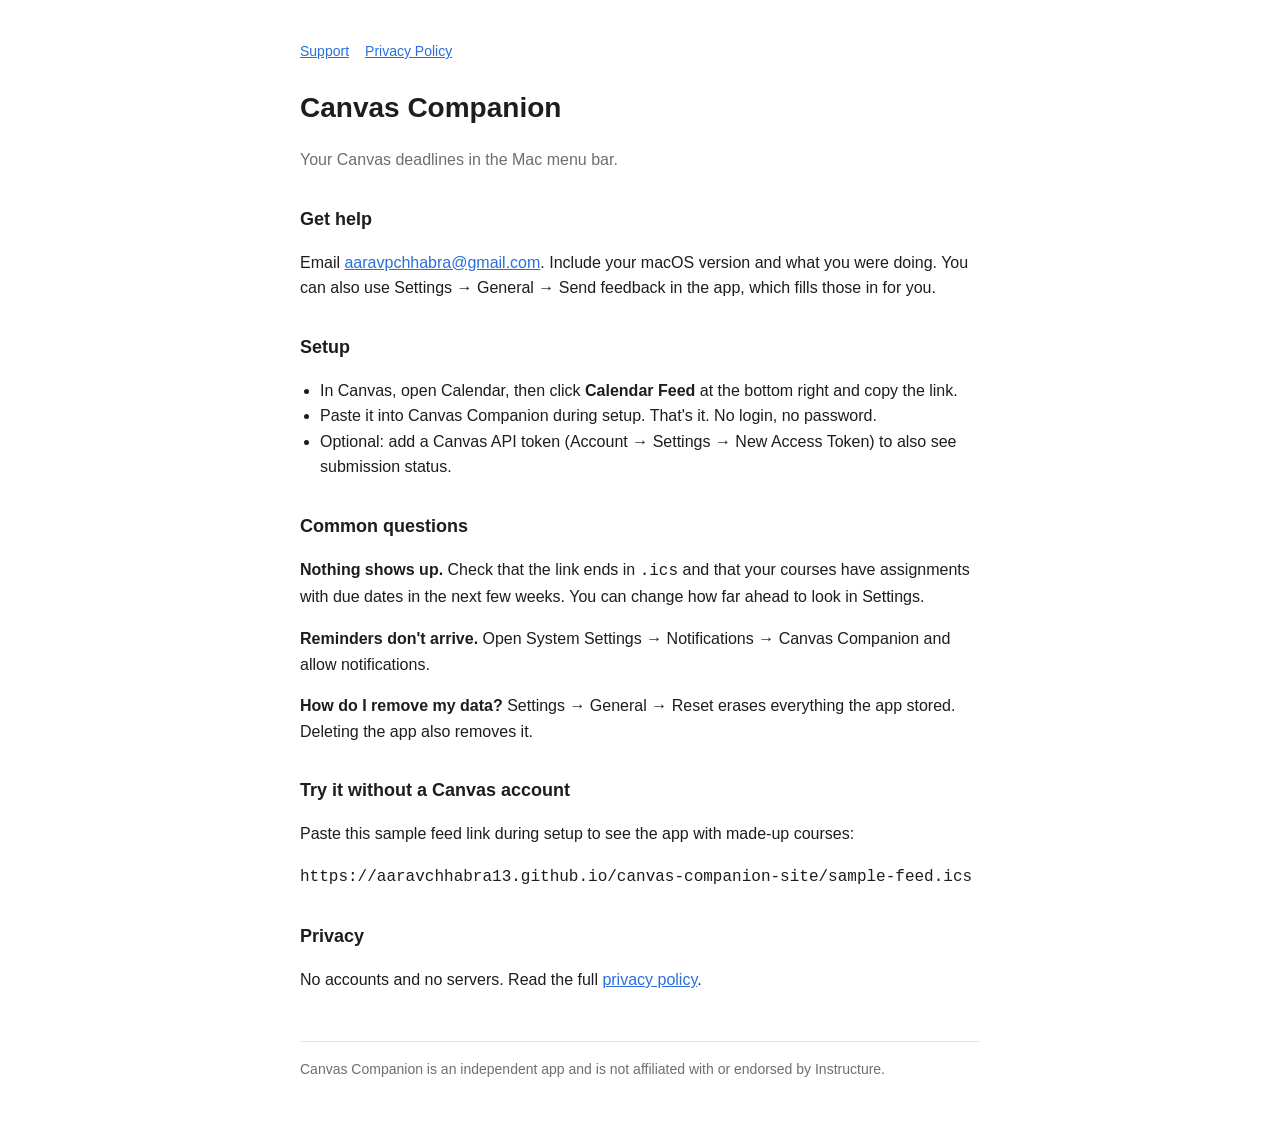
==== index.html @ b1e8e98a "Support page, privacy policy, sample feed" ====
<!doctype html>
<html lang="en"><head><meta charset="utf-8"><meta name="viewport" content="width=device-width,initial-scale=1">
<title>Canvas Companion Support</title><style>
:root{--bg:#fff;--fg:#1d1d1f;--muted:#6e6e73;--link:#2a6fdb;--line:#e5e5ea}
@media (prefers-color-scheme:dark){:root{--bg:#0f1420;--fg:#f2f2f5;--muted:#a1a1aa;--link:#7aa7ff;--line:#262c3a}}
body{background:var(--bg);color:var(--fg);font:16px/1.6 -apple-system,BlinkMacSystemFont,"Segoe UI",sans-serif;margin:0}
main{max-width:680px;margin:0 auto;padding:40px 16px 64px}
h1{font-size:28px;margin:0 0 4px}h2{font-size:18px;margin:32px 0 8px}
p,li{color:var(--fg)}.muted{color:var(--muted)}a{color:var(--link)}
ul{padding-left:20px}nav{margin-bottom:24px;font-size:14px}nav a{margin-right:16px}
footer{margin-top:48px;padding-top:16px;border-top:1px solid var(--line);font-size:14px;color:var(--muted)}
</style></head>
<body><main><nav><a href="./">Support</a><a href="privacy.html">Privacy Policy</a></nav>
<h1>Canvas Companion</h1>
<p class="muted">Your Canvas deadlines in the Mac menu bar.</p>
<h2>Get help</h2>
<p>Email <a href="mailto:aaravpchhabra@gmail.com?subject=Canvas%20Companion%20support">aaravpchhabra@gmail.com</a>. Include your macOS version and what you were doing. You can also use Settings &rarr; General &rarr; Send feedback in the app, which fills those in for you.</p>
<h2>Setup</h2>
<ul>
<li>In Canvas, open Calendar, then click <b>Calendar Feed</b> at the bottom right and copy the link.</li>
<li>Paste it into Canvas Companion during setup. That's it. No login, no password.</li>
<li>Optional: add a Canvas API token (Account &rarr; Settings &rarr; New Access Token) to also see submission status.</li>
</ul>
<h2>Common questions</h2>
<p><b>Nothing shows up.</b> Check that the link ends in <code>.ics</code> and that your courses have assignments with due dates in the next few weeks. You can change how far ahead to look in Settings.</p>
<p><b>Reminders don't arrive.</b> Open System Settings &rarr; Notifications &rarr; Canvas Companion and allow notifications.</p>
<p><b>How do I remove my data?</b> Settings &rarr; General &rarr; Reset erases everything the app stored. Deleting the app also removes it.</p>
<h2>Try it without a Canvas account</h2>
<p>Paste this sample feed link during setup to see the app with made-up courses:</p>
<p><code>https://aaravchhabra13.github.io/canvas-companion-site/sample-feed.ics</code></p>
<h2>Privacy</h2>
<p>No accounts and no servers. Read the full <a href="privacy.html">privacy policy</a>.</p>
<footer>Canvas Companion is an independent app and is not affiliated with or endorsed by Instructure.</footer>
</main></body></html>
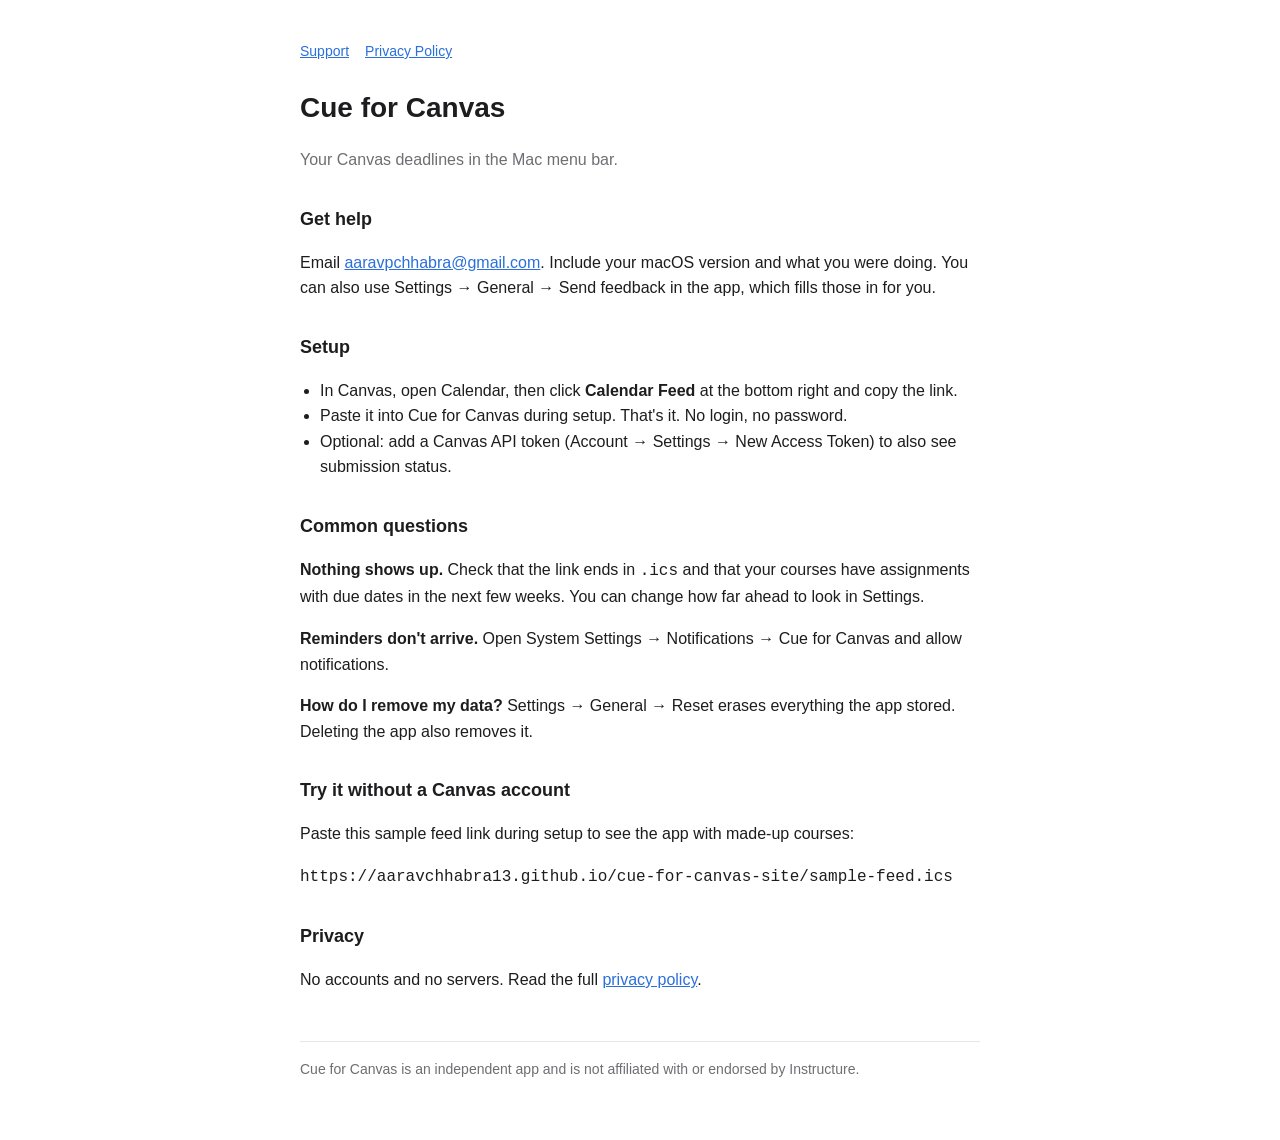
==== commit 750697a4: "Rename to Cue for Canvas" ====
--- a/index.html
+++ b/index.html
@@ -1,6 +1,6 @@
 <!doctype html>
 <html lang="en"><head><meta charset="utf-8"><meta name="viewport" content="width=device-width,initial-scale=1">
-<title>Canvas Companion Support</title><style>
+<title>Cue for Canvas Support</title><style>
 :root{--bg:#fff;--fg:#1d1d1f;--muted:#6e6e73;--link:#2a6fdb;--line:#e5e5ea}
 @media (prefers-color-scheme:dark){:root{--bg:#0f1420;--fg:#f2f2f5;--muted:#a1a1aa;--link:#7aa7ff;--line:#262c3a}}
 body{background:var(--bg);color:var(--fg);font:16px/1.6 -apple-system,BlinkMacSystemFont,"Segoe UI",sans-serif;margin:0}
@@ -11,24 +11,24 @@
 footer{margin-top:48px;padding-top:16px;border-top:1px solid var(--line);font-size:14px;color:var(--muted)}
 </style></head>
 <body><main><nav><a href="./">Support</a><a href="privacy.html">Privacy Policy</a></nav>
-<h1>Canvas Companion</h1>
+<h1>Cue for Canvas</h1>
 <p class="muted">Your Canvas deadlines in the Mac menu bar.</p>
 <h2>Get help</h2>
 <p>Email <a href="mailto:aaravpchhabra@gmail.com?subject=Canvas%20Companion%20support">aaravpchhabra@gmail.com</a>. Include your macOS version and what you were doing. You can also use Settings &rarr; General &rarr; Send feedback in the app, which fills those in for you.</p>
 <h2>Setup</h2>
 <ul>
 <li>In Canvas, open Calendar, then click <b>Calendar Feed</b> at the bottom right and copy the link.</li>
-<li>Paste it into Canvas Companion during setup. That's it. No login, no password.</li>
+<li>Paste it into Cue for Canvas during setup. That's it. No login, no password.</li>
 <li>Optional: add a Canvas API token (Account &rarr; Settings &rarr; New Access Token) to also see submission status.</li>
 </ul>
 <h2>Common questions</h2>
 <p><b>Nothing shows up.</b> Check that the link ends in <code>.ics</code> and that your courses have assignments with due dates in the next few weeks. You can change how far ahead to look in Settings.</p>
-<p><b>Reminders don't arrive.</b> Open System Settings &rarr; Notifications &rarr; Canvas Companion and allow notifications.</p>
+<p><b>Reminders don't arrive.</b> Open System Settings &rarr; Notifications &rarr; Cue for Canvas and allow notifications.</p>
 <p><b>How do I remove my data?</b> Settings &rarr; General &rarr; Reset erases everything the app stored. Deleting the app also removes it.</p>
 <h2>Try it without a Canvas account</h2>
 <p>Paste this sample feed link during setup to see the app with made-up courses:</p>
-<p><code>https://aaravchhabra13.github.io/canvas-companion-site/sample-feed.ics</code></p>
+<p><code>https://aaravchhabra13.github.io/cue-for-canvas-site/sample-feed.ics</code></p>
 <h2>Privacy</h2>
 <p>No accounts and no servers. Read the full <a href="privacy.html">privacy policy</a>.</p>
-<footer>Canvas Companion is an independent app and is not affiliated with or endorsed by Instructure.</footer>
+<footer>Cue for Canvas is an independent app and is not affiliated with or endorsed by Instructure.</footer>
 </main></body></html>
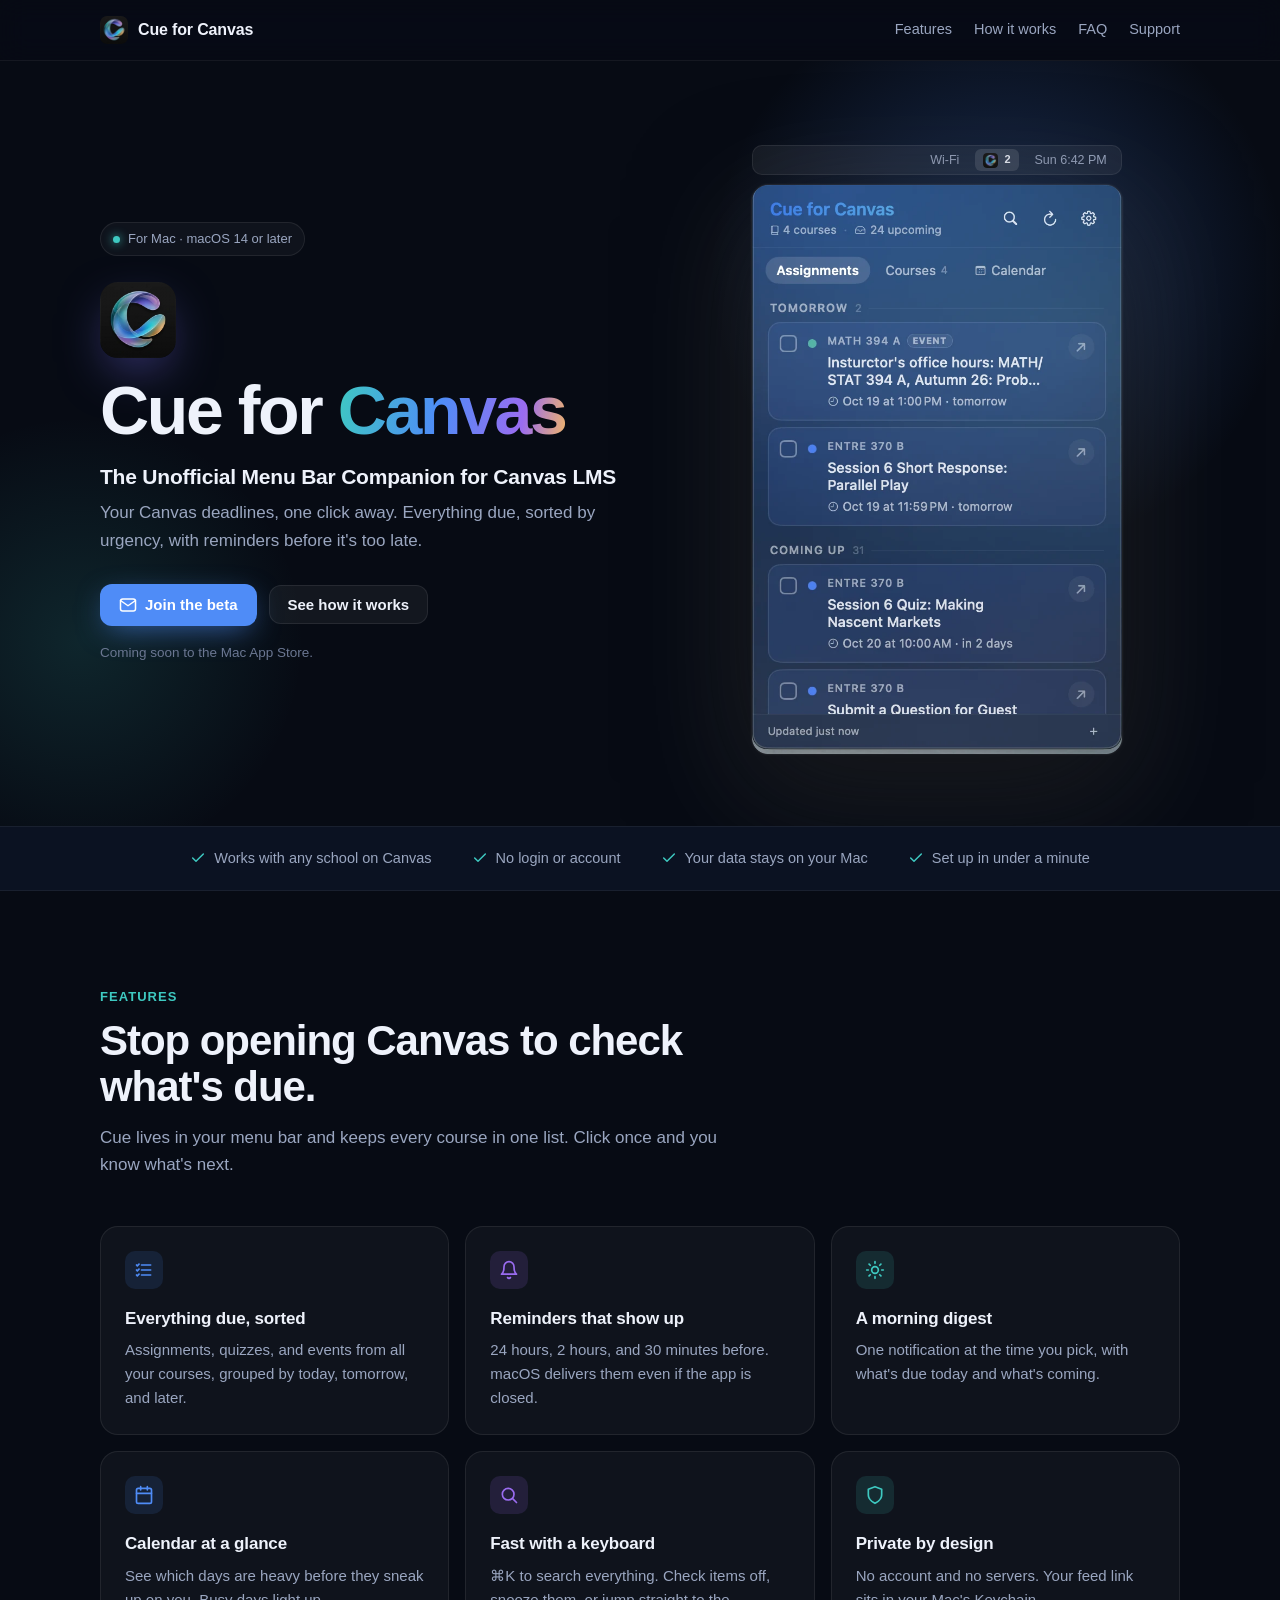
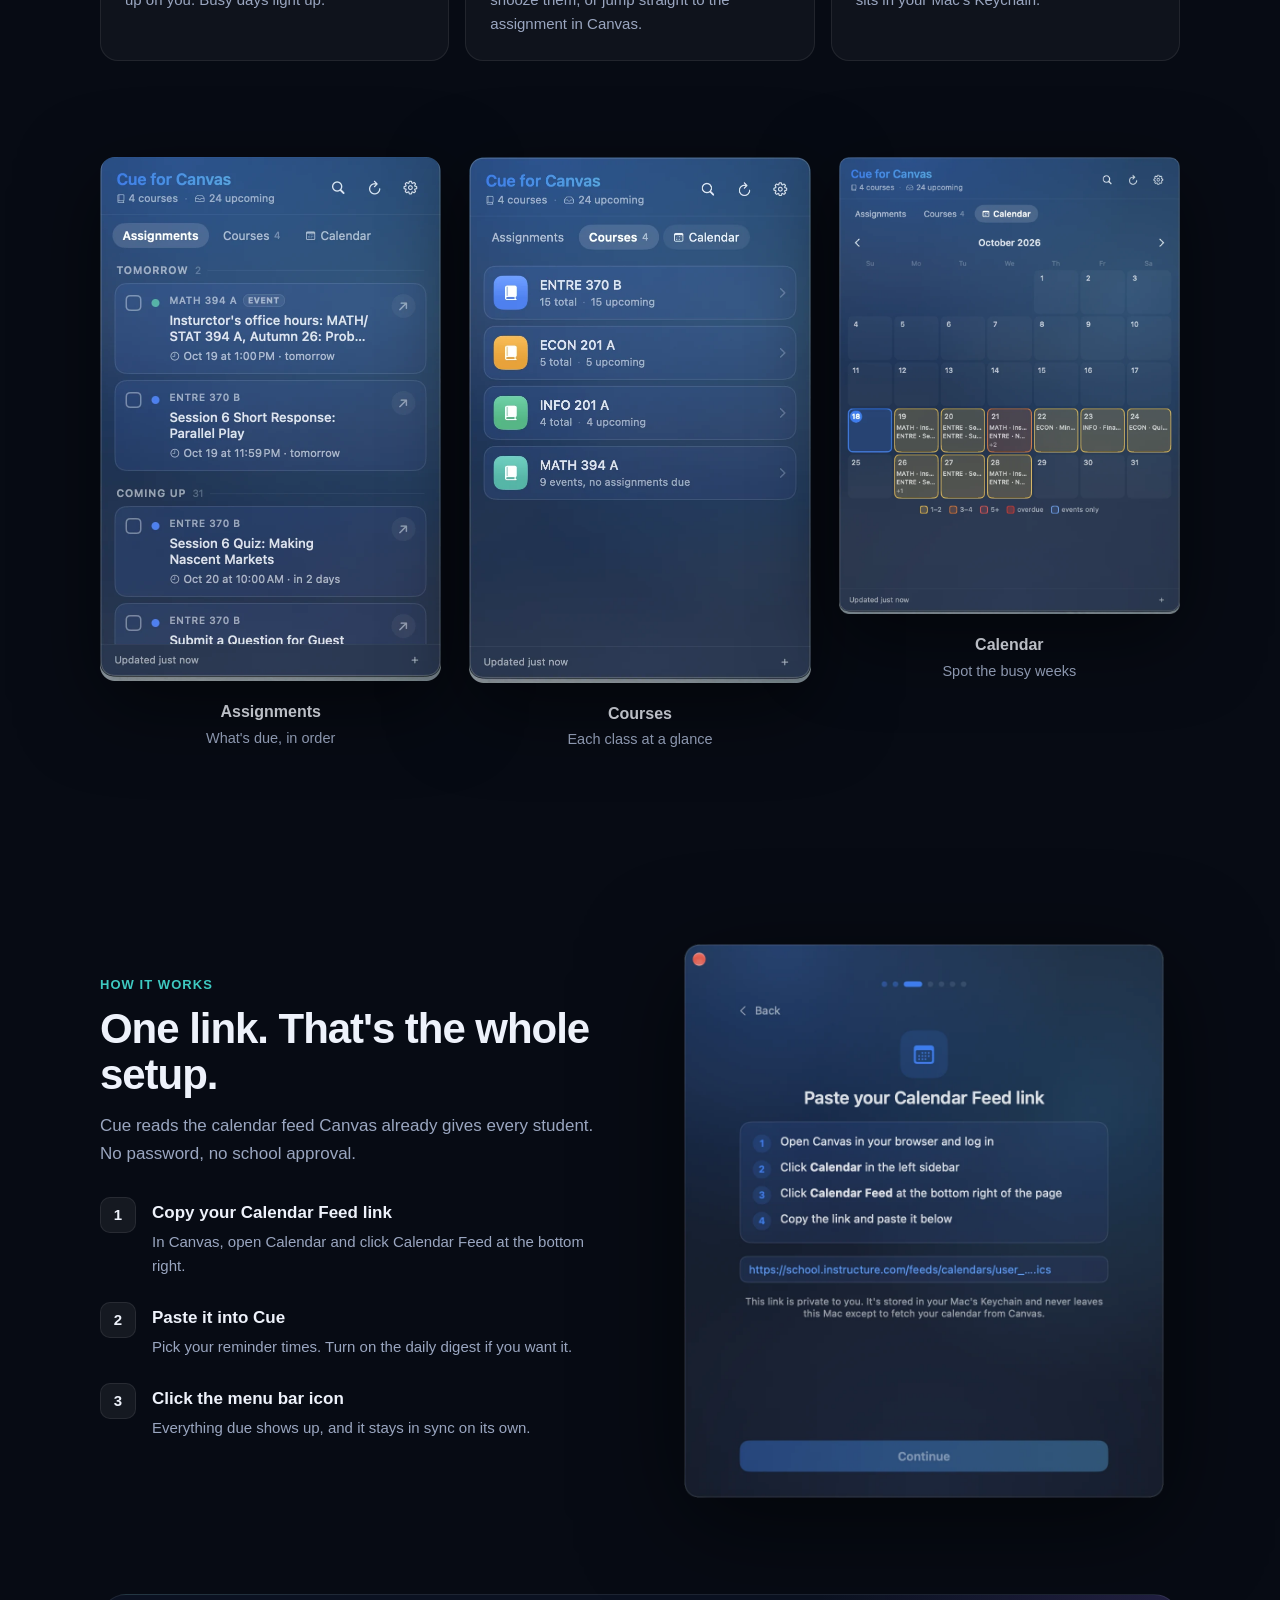
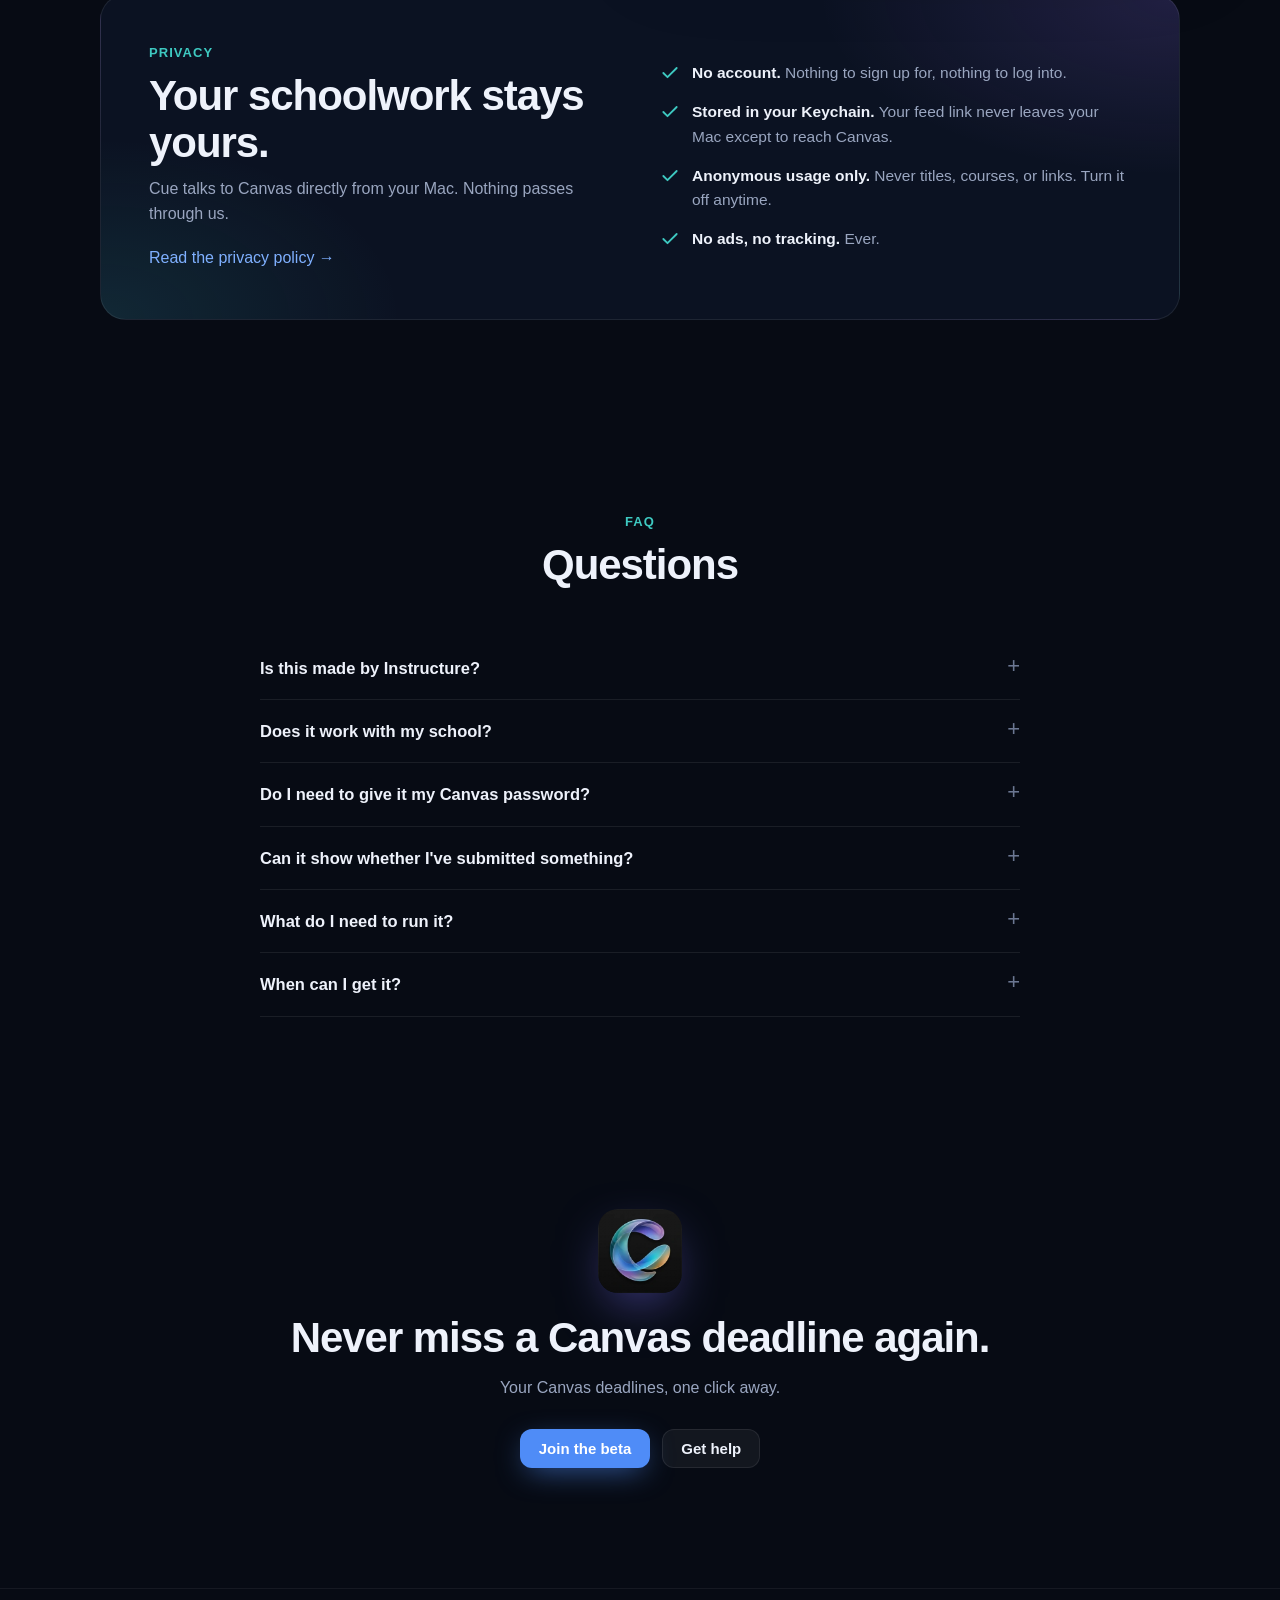
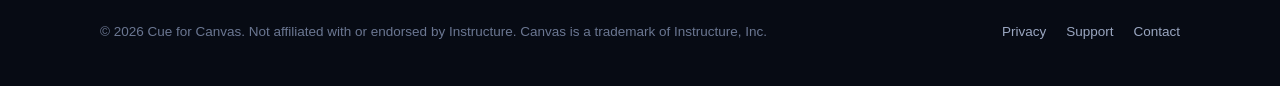
==== commit 2b76afa1: "Landing page" ====
--- a/index.html
+++ b/index.html
@@ -1,34 +1,228 @@
 <!doctype html>
-<html lang="en"><head><meta charset="utf-8"><meta name="viewport" content="width=device-width,initial-scale=1">
-<title>Cue for Canvas Support</title><style>
-:root{--bg:#fff;--fg:#1d1d1f;--muted:#6e6e73;--link:#2a6fdb;--line:#e5e5ea}
-@media (prefers-color-scheme:dark){:root{--bg:#0f1420;--fg:#f2f2f5;--muted:#a1a1aa;--link:#7aa7ff;--line:#262c3a}}
-body{background:var(--bg);color:var(--fg);font:16px/1.6 -apple-system,BlinkMacSystemFont,"Segoe UI",sans-serif;margin:0}
-main{max-width:680px;margin:0 auto;padding:40px 16px 64px}
-h1{font-size:28px;margin:0 0 4px}h2{font-size:18px;margin:32px 0 8px}
-p,li{color:var(--fg)}.muted{color:var(--muted)}a{color:var(--link)}
-ul{padding-left:20px}nav{margin-bottom:24px;font-size:14px}nav a{margin-right:16px}
-footer{margin-top:48px;padding-top:16px;border-top:1px solid var(--line);font-size:14px;color:var(--muted)}
-</style></head>
-<body><main><nav><a href="./">Support</a><a href="privacy.html">Privacy Policy</a></nav>
-<h1>Cue for Canvas</h1>
-<p class="muted">Your Canvas deadlines in the Mac menu bar.</p>
-<h2>Get help</h2>
-<p>Email <a href="mailto:aaravpchhabra@gmail.com?subject=Canvas%20Companion%20support">aaravpchhabra@gmail.com</a>. Include your macOS version and what you were doing. You can also use Settings &rarr; General &rarr; Send feedback in the app, which fills those in for you.</p>
-<h2>Setup</h2>
-<ul>
-<li>In Canvas, open Calendar, then click <b>Calendar Feed</b> at the bottom right and copy the link.</li>
-<li>Paste it into Cue for Canvas during setup. That's it. No login, no password.</li>
-<li>Optional: add a Canvas API token (Account &rarr; Settings &rarr; New Access Token) to also see submission status.</li>
-</ul>
-<h2>Common questions</h2>
-<p><b>Nothing shows up.</b> Check that the link ends in <code>.ics</code> and that your courses have assignments with due dates in the next few weeks. You can change how far ahead to look in Settings.</p>
-<p><b>Reminders don't arrive.</b> Open System Settings &rarr; Notifications &rarr; Cue for Canvas and allow notifications.</p>
-<p><b>How do I remove my data?</b> Settings &rarr; General &rarr; Reset erases everything the app stored. Deleting the app also removes it.</p>
-<h2>Try it without a Canvas account</h2>
-<p>Paste this sample feed link during setup to see the app with made-up courses:</p>
-<p><code>https://aaravchhabra13.github.io/cue-for-canvas-site/sample-feed.ics</code></p>
-<h2>Privacy</h2>
-<p>No accounts and no servers. Read the full <a href="privacy.html">privacy policy</a>.</p>
-<footer>Cue for Canvas is an independent app and is not affiliated with or endorsed by Instructure.</footer>
-</main></body></html>
+<html lang="en">
+<head>
+<meta charset="utf-8">
+<meta name="viewport" content="width=device-width, initial-scale=1">
+<title>Cue for Canvas: Canvas deadlines in your Mac menu bar</title>
+<meta name="description" content="Cue for Canvas is the unofficial menu bar companion for Canvas LMS. Your Canvas deadlines, one click away, with reminders before things are due. No account needed.">
+<link rel="canonical" href="https://cueforcanvas.com/">
+<meta property="og:type" content="website">
+<meta property="og:url" content="https://cueforcanvas.com/">
+<meta property="og:title" content="Cue for Canvas">
+<meta property="og:description" content="Your Canvas deadlines, one click away. The unofficial menu bar companion for Canvas LMS.">
+<meta property="og:image" content="https://cueforcanvas.com/assets/og.png">
+<meta name="twitter:card" content="summary_large_image">
+<meta name="theme-color" content="#070b14">
+<link rel="icon" type="image/png" sizes="32x32" href="/assets/favicon-32.png">
+<link rel="icon" type="image/png" sizes="64x64" href="/assets/favicon-64.png">
+<link rel="apple-touch-icon" href="/assets/apple-touch-icon.png">
+<link rel="stylesheet" href="/styles.css">
+</head>
+<body>
+
+<header class="nav">
+  <div class="wrap">
+    <a class="brand" href="/"><img src="/assets/icon-256.webp" alt="" width="28" height="28">Cue for Canvas</a>
+    <nav class="nav-links">
+      <a href="#features">Features</a>
+      <a href="#how">How it works</a>
+      <a href="#faq">FAQ</a>
+      <a class="keep" href="/support/">Support</a>
+    </nav>
+  </div>
+</header>
+
+<main>
+  <section class="hero">
+    <div class="wrap">
+      <div>
+        <span class="eyebrow"><span class="dot"></span>For Mac · macOS 14 or later</span>
+        <img class="hero-icon" src="/assets/icon-256.webp" alt="Cue for Canvas app icon" width="76" height="76">
+        <h1>Cue for <span class="grad-text">Canvas</span></h1>
+        <p class="tagline">The Unofficial Menu Bar Companion for Canvas LMS</p>
+        <p class="lede">Your Canvas deadlines, one click away. Everything due, sorted by urgency, with reminders before it's too late.</p>
+        <div class="cta-row">
+          <a class="btn btn-primary" href="mailto:aaravpchhabra@gmail.com?subject=Cue%20for%20Canvas%20beta">
+            <svg viewBox="0 0 24 24" fill="none" stroke="currentColor" stroke-width="2" stroke-linecap="round" stroke-linejoin="round"><path d="M22 6 12 13 2 6"/><rect x="2" y="4" width="20" height="16" rx="3"/></svg>
+            Join the beta
+          </a>
+          <a class="btn btn-ghost" href="#how">See how it works</a>
+        </div>
+        <p class="cta-note">Coming soon to the Mac App Store.</p>
+      </div>
+
+      <div class="shot-stack">
+        <div class="menubar" aria-hidden="true">
+          <span>Wi‑Fi</span>
+          <span class="mb-icon"><img src="/assets/favicon-32.png" alt=""><span class="badge">2</span></span>
+          <span>Sun 6:42 PM</span>
+        </div>
+        <img class="panel-shot" src="/assets/panel-assignments.webp" width="682" height="1048"
+             alt="The Cue for Canvas panel listing assignments due tomorrow and coming up, grouped by date">
+      </div>
+    </div>
+  </section>
+
+  <div class="strip">
+    <div class="wrap">
+      <span><svg viewBox="0 0 24 24" fill="none" stroke="currentColor" stroke-width="2.2" stroke-linecap="round" stroke-linejoin="round"><path d="M20 6 9 17l-5-5"/></svg>Works with any school on Canvas</span>
+      <span><svg viewBox="0 0 24 24" fill="none" stroke="currentColor" stroke-width="2.2" stroke-linecap="round" stroke-linejoin="round"><path d="M20 6 9 17l-5-5"/></svg>No login or account</span>
+      <span><svg viewBox="0 0 24 24" fill="none" stroke="currentColor" stroke-width="2.2" stroke-linecap="round" stroke-linejoin="round"><path d="M20 6 9 17l-5-5"/></svg>Your data stays on your Mac</span>
+      <span><svg viewBox="0 0 24 24" fill="none" stroke="currentColor" stroke-width="2.2" stroke-linecap="round" stroke-linejoin="round"><path d="M20 6 9 17l-5-5"/></svg>Set up in under a minute</span>
+    </div>
+  </div>
+
+  <section id="features">
+    <div class="wrap">
+      <div class="section-head">
+        <p class="kicker">Features</p>
+        <h2>Stop opening Canvas to check what's due.</h2>
+        <p>Cue lives in your menu bar and keeps every course in one list. Click once and you know what's next.</p>
+      </div>
+      <div class="features">
+        <div class="feature">
+          <div class="ic"><svg viewBox="0 0 24 24" fill="none" stroke="currentColor" stroke-width="2" stroke-linecap="round" stroke-linejoin="round"><path d="M9 6h11M9 12h11M9 18h11"/><path d="m3 6 1 1 2-2M3 12l1 1 2-2M3 18l1 1 2-2"/></svg></div>
+          <h3>Everything due, sorted</h3>
+          <p>Assignments, quizzes, and events from all your courses, grouped by today, tomorrow, and later.</p>
+        </div>
+        <div class="feature">
+          <div class="ic"><svg viewBox="0 0 24 24" fill="none" stroke="currentColor" stroke-width="2" stroke-linecap="round" stroke-linejoin="round"><path d="M6 8a6 6 0 0 1 12 0c0 7 3 9 3 9H3s3-2 3-9"/><path d="M10.3 21a1.94 1.94 0 0 0 3.4 0"/></svg></div>
+          <h3>Reminders that show up</h3>
+          <p>24 hours, 2 hours, and 30 minutes before. macOS delivers them even if the app is closed.</p>
+        </div>
+        <div class="feature">
+          <div class="ic"><svg viewBox="0 0 24 24" fill="none" stroke="currentColor" stroke-width="2" stroke-linecap="round" stroke-linejoin="round"><circle cx="12" cy="12" r="4"/><path d="M12 2v2M12 20v2M4.9 4.9l1.4 1.4M17.7 17.7l1.4 1.4M2 12h2M20 12h2M4.9 19.1l1.4-1.4M17.7 6.3l1.4-1.4"/></svg></div>
+          <h3>A morning digest</h3>
+          <p>One notification at the time you pick, with what's due today and what's coming.</p>
+        </div>
+        <div class="feature">
+          <div class="ic"><svg viewBox="0 0 24 24" fill="none" stroke="currentColor" stroke-width="2" stroke-linecap="round" stroke-linejoin="round"><rect x="3" y="4" width="18" height="18" rx="2"/><path d="M16 2v4M8 2v4M3 10h18"/></svg></div>
+          <h3>Calendar at a glance</h3>
+          <p>See which days are heavy before they sneak up on you. Busy days light up.</p>
+        </div>
+        <div class="feature">
+          <div class="ic"><svg viewBox="0 0 24 24" fill="none" stroke="currentColor" stroke-width="2" stroke-linecap="round" stroke-linejoin="round"><circle cx="11" cy="11" r="7"/><path d="m21 21-4.3-4.3"/></svg></div>
+          <h3>Fast with a keyboard</h3>
+          <p>⌘K to search everything. Check items off, snooze them, or jump straight to the assignment in Canvas.</p>
+        </div>
+        <div class="feature">
+          <div class="ic"><svg viewBox="0 0 24 24" fill="none" stroke="currentColor" stroke-width="2" stroke-linecap="round" stroke-linejoin="round"><path d="M12 22s8-4 8-10V5l-8-3-8 3v7c0 6 8 10 8 10z"/></svg></div>
+          <h3>Private by design</h3>
+          <p>No account and no servers. Your feed link sits in your Mac's Keychain.</p>
+        </div>
+      </div>
+    </div>
+  </section>
+
+  <section style="padding-top:0">
+    <div class="wrap">
+      <div class="gallery">
+        <figure>
+          <img src="/assets/panel-assignments.webp" width="682" height="1048" alt="Assignments tab" loading="lazy">
+          <figcaption><b>Assignments</b><span>What's due, in order</span></figcaption>
+        </figure>
+        <figure>
+          <img src="/assets/panel-courses.webp" width="682" height="1051" alt="Courses tab showing four courses with their own colors" loading="lazy">
+          <figcaption><b>Courses</b><span>Each class at a glance</span></figcaption>
+        </figure>
+        <figure>
+          <img src="/assets/panel-calendar.webp" width="962" height="1289" alt="Calendar tab showing a month with busy days highlighted" loading="lazy">
+          <figcaption><b>Calendar</b><span>Spot the busy weeks</span></figcaption>
+        </figure>
+      </div>
+    </div>
+  </section>
+
+  <section id="how">
+    <div class="wrap how">
+      <div>
+        <div class="section-head" style="margin-bottom:32px">
+          <p class="kicker">How it works</p>
+          <h2>One link. That's the whole setup.</h2>
+          <p>Cue reads the calendar feed Canvas already gives every student. No password, no school approval.</p>
+        </div>
+        <ol class="steps">
+          <li><h3>Copy your Calendar Feed link</h3><p>In Canvas, open Calendar and click Calendar Feed at the bottom right.</p></li>
+          <li><h3>Paste it into Cue</h3><p>Pick your reminder times. Turn on the daily digest if you want it.</p></li>
+          <li><h3>Click the menu bar icon</h3><p>Everything due shows up, and it stays in sync on its own.</p></li>
+        </ol>
+      </div>
+      <img src="/assets/setup-feed.webp" width="1042" height="1202" alt="Setup screen asking for the Canvas Calendar Feed link, with four short steps" loading="lazy">
+    </div>
+  </section>
+
+  <section style="padding-top:0">
+    <div class="wrap">
+      <div class="privacy-band">
+        <div>
+          <p class="kicker">Privacy</p>
+          <h2 style="margin-bottom:10px">Your schoolwork stays yours.</h2>
+          <p style="color:var(--muted);margin:0 0 18px">Cue talks to Canvas directly from your Mac. Nothing passes through us.</p>
+          <a href="/privacy/">Read the privacy policy →</a>
+        </div>
+        <ul>
+          <li><svg viewBox="0 0 24 24" fill="none" stroke="currentColor" stroke-width="2.2" stroke-linecap="round" stroke-linejoin="round"><path d="M20 6 9 17l-5-5"/></svg><span><b>No account.</b> Nothing to sign up for, nothing to log into.</span></li>
+          <li><svg viewBox="0 0 24 24" fill="none" stroke="currentColor" stroke-width="2.2" stroke-linecap="round" stroke-linejoin="round"><path d="M20 6 9 17l-5-5"/></svg><span><b>Stored in your Keychain.</b> Your feed link never leaves your Mac except to reach Canvas.</span></li>
+          <li><svg viewBox="0 0 24 24" fill="none" stroke="currentColor" stroke-width="2.2" stroke-linecap="round" stroke-linejoin="round"><path d="M20 6 9 17l-5-5"/></svg><span><b>Anonymous usage only.</b> Never titles, courses, or links. Turn it off anytime.</span></li>
+          <li><svg viewBox="0 0 24 24" fill="none" stroke="currentColor" stroke-width="2.2" stroke-linecap="round" stroke-linejoin="round"><path d="M20 6 9 17l-5-5"/></svg><span><b>No ads, no tracking.</b> Ever.</span></li>
+        </ul>
+      </div>
+    </div>
+  </section>
+
+  <section id="faq">
+    <div class="wrap">
+      <div class="section-head center">
+        <p class="kicker">FAQ</p>
+        <h2>Questions</h2>
+      </div>
+      <div class="faq">
+        <details>
+          <summary>Is this made by Instructure?</summary>
+          <p>No. Cue for Canvas is an independent app built by a student. It isn't affiliated with or endorsed by Instructure, the company behind Canvas.</p>
+        </details>
+        <details>
+          <summary>Does it work with my school?</summary>
+          <p>If your school uses Canvas, yes. Every Canvas account has a Calendar Feed link, and that's all Cue needs.</p>
+        </details>
+        <details>
+          <summary>Do I need to give it my Canvas password?</summary>
+          <p>No. Cue never asks for your password. It only reads your calendar feed.</p>
+        </details>
+        <details>
+          <summary>Can it show whether I've submitted something?</summary>
+          <p>Yes, if your school lets students create a Canvas API token. It's optional. Many schools don't allow it, and Cue works fine without it.</p>
+        </details>
+        <details>
+          <summary>What do I need to run it?</summary>
+          <p>A Mac running macOS 14 Sonoma or later.</p>
+        </details>
+        <details>
+          <summary>When can I get it?</summary>
+          <p>Cue is in beta now and coming to the Mac App Store soon. <a href="mailto:aaravpchhabra@gmail.com?subject=Cue%20for%20Canvas%20beta">Email me</a> to join the beta.</p>
+        </details>
+      </div>
+    </div>
+  </section>
+
+  <section class="final">
+    <div class="wrap">
+      <img src="/assets/icon-256.webp" alt="" width="84" height="84">
+      <h2>Never miss a Canvas deadline again.</h2>
+      <p style="color:var(--muted);margin:0 0 28px">Your Canvas deadlines, one click away.</p>
+      <div class="cta-row">
+        <a class="btn btn-primary" href="mailto:aaravpchhabra@gmail.com?subject=Cue%20for%20Canvas%20beta">Join the beta</a>
+        <a class="btn btn-ghost" href="/support/">Get help</a>
+      </div>
+    </div>
+  </section>
+</main>
+
+<footer>
+  <div class="wrap">
+    <span>© 2026 Cue for Canvas. Not affiliated with or endorsed by Instructure. Canvas is a trademark of Instructure, Inc.</span>
+    <nav><a href="/privacy/">Privacy</a><a href="/support/">Support</a><a href="mailto:aaravpchhabra@gmail.com">Contact</a></nav>
+  </div>
+</footer>
+</body>
+</html>
--- a/styles.css
+++ b/styles.css
@@ -0,0 +1,237 @@
+/* Cue for Canvas site. Colors come from the app icon. */
+:root {
+  --bg: #070b14;
+  --bg-2: #0b1222;
+  --card: rgba(255, 255, 255, 0.035);
+  --card-line: rgba(255, 255, 255, 0.08);
+  --text: #eef2fb;
+  --muted: #9aa6c0;
+  --faint: #6b7792;
+  --teal: #3ec9c1;
+  --blue: #4f8cf7;
+  --purple: #9a6cf0;
+  --amber: #f2b766;
+  --link: #7fb0ff;
+  --grad: linear-gradient(100deg, var(--teal), var(--blue) 45%, var(--purple) 80%, var(--amber));
+  --radius: 18px;
+  --max: 1120px;
+}
+
+* { box-sizing: border-box; }
+html { scroll-behavior: smooth; -webkit-text-size-adjust: 100%; }
+body {
+  margin: 0;
+  background: var(--bg);
+  color: var(--text);
+  font: 16px/1.6 -apple-system, BlinkMacSystemFont, "SF Pro Text", "Inter", "Segoe UI", sans-serif;
+  -webkit-font-smoothing: antialiased;
+  overflow-x: hidden;
+}
+img { max-width: 100%; height: auto; display: block; }
+a { color: var(--link); text-decoration: none; }
+a:hover { text-decoration: underline; }
+.wrap { max-width: var(--max); margin: 0 auto; padding: 0 20px; }
+
+/* Nav */
+.nav {
+  position: sticky; top: 0; z-index: 10;
+  background: rgba(7, 11, 20, 0.72);
+  backdrop-filter: saturate(160%) blur(14px);
+  -webkit-backdrop-filter: saturate(160%) blur(14px);
+  border-bottom: 1px solid rgba(255, 255, 255, 0.06);
+}
+.nav .wrap { display: flex; align-items: center; gap: 24px; height: 60px; }
+.brand { display: flex; align-items: center; gap: 10px; color: var(--text); font-weight: 650; letter-spacing: -0.01em; }
+.brand:hover { text-decoration: none; }
+.brand img { width: 28px; height: 28px; border-radius: 7px; }
+.nav-links { display: flex; gap: 22px; margin-left: auto; font-size: 14.5px; }
+.nav-links a { color: var(--muted); }
+.nav-links a:hover { color: var(--text); text-decoration: none; }
+
+/* Buttons */
+.btn {
+  display: inline-flex; align-items: center; gap: 8px;
+  padding: 11px 18px; border-radius: 12px;
+  font-weight: 600; font-size: 15px; line-height: 1;
+  border: 1px solid transparent; cursor: pointer;
+  transition: transform .15s ease, background .15s ease, border-color .15s ease;
+}
+.btn:hover { text-decoration: none; transform: translateY(-1px); }
+.btn-primary { background: var(--blue); color: #fff; box-shadow: 0 8px 30px -8px rgba(79, 140, 247, .7); }
+.btn-primary:hover { background: #5f98f8; }
+.btn-ghost { background: rgba(255, 255, 255, .05); color: var(--text); border-color: var(--card-line); }
+.btn-ghost:hover { background: rgba(255, 255, 255, .09); }
+.btn svg { width: 18px; height: 18px; }
+
+/* Hero */
+.hero { position: relative; padding: 84px 0 72px; overflow: clip; }
+.hero::before {
+  content: ""; position: absolute; inset: -200px -10% auto auto; width: 820px; height: 820px;
+  background: radial-gradient(closest-side, rgba(79, 140, 247, .28), transparent 70%);
+  pointer-events: none;
+}
+.hero::after {
+  content: ""; position: absolute; left: -240px; top: 260px; width: 640px; height: 640px;
+  background: radial-gradient(closest-side, rgba(62, 201, 193, .14), transparent 70%);
+  pointer-events: none;
+}
+.hero .wrap { position: relative; z-index: 1; display: grid; grid-template-columns: 1.05fr .95fr; gap: 56px; align-items: center; }
+.eyebrow {
+  display: inline-flex; align-items: center; gap: 8px;
+  font-size: 13px; color: var(--muted);
+  padding: 6px 12px; border-radius: 999px;
+  border: 1px solid var(--card-line); background: var(--card);
+}
+.eyebrow .dot { width: 7px; height: 7px; border-radius: 50%; background: var(--teal); box-shadow: 0 0 10px var(--teal); }
+.hero-icon { width: 76px; height: 76px; border-radius: 18px; margin: 26px 0 18px; box-shadow: 0 18px 50px -12px rgba(120, 110, 240, .55); }
+h1 { font-size: clamp(42px, 6vw, 68px); line-height: 1.02; letter-spacing: -0.035em; margin: 0 0 14px; font-weight: 750; }
+.grad-text { background: var(--grad); -webkit-background-clip: text; background-clip: text; color: transparent; }
+.tagline { font-size: clamp(18px, 2.2vw, 21px); color: var(--text); margin: 0 0 6px; font-weight: 550; letter-spacing: -0.01em; }
+.lede { font-size: 17px; color: var(--muted); margin: 0 0 30px; max-width: 30em; }
+.cta-row { display: flex; flex-wrap: wrap; gap: 12px; align-items: center; }
+.cta-note { font-size: 13.5px; color: var(--faint); margin-top: 16px; }
+
+/* Fake menu bar above the panel */
+.shot-stack { position: relative; justify-self: center; width: 100%; max-width: 370px; }
+.menubar {
+  display: flex; align-items: center; justify-content: flex-end; gap: 16px;
+  height: 30px; padding: 0 14px; margin-bottom: 10px;
+  border-radius: 10px; background: rgba(255, 255, 255, .06); border: 1px solid var(--card-line);
+  font-size: 12.5px; color: var(--muted);
+}
+.menubar .mb-icon {
+  display: inline-flex; align-items: center; gap: 6px; color: var(--text);
+  padding: 2px 8px; border-radius: 6px; background: rgba(255, 255, 255, .12);
+}
+.menubar .mb-icon img { width: 15px; height: 15px; border-radius: 4px; }
+.menubar .badge { font-size: 11px; font-weight: 700; }
+.panel-shot { width: 100%; filter: drop-shadow(0 30px 60px rgba(0, 0, 0, .55)) drop-shadow(0 0 1px rgba(255, 255, 255, .25)); }
+
+/* Strip */
+.strip { border-top: 1px solid rgba(255, 255, 255, .06); border-bottom: 1px solid rgba(255, 255, 255, .06); background: var(--bg-2); }
+.strip .wrap { display: flex; flex-wrap: wrap; justify-content: center; gap: 12px 40px; padding-top: 20px; padding-bottom: 20px; color: var(--muted); font-size: 14.5px; }
+.strip span { display: inline-flex; align-items: center; gap: 8px; }
+.strip svg { width: 16px; height: 16px; color: var(--teal); }
+
+/* Sections */
+section { padding: 96px 0; }
+.section-head { max-width: 640px; margin: 0 0 48px; }
+.section-head.center { margin-left: auto; margin-right: auto; text-align: center; }
+.kicker { font-size: 13px; font-weight: 650; letter-spacing: .08em; text-transform: uppercase; color: var(--teal); margin: 0 0 10px; }
+h2 { font-size: clamp(30px, 4vw, 42px); line-height: 1.1; letter-spacing: -0.025em; margin: 0 0 14px; font-weight: 720; }
+.section-head p { color: var(--muted); font-size: 17px; margin: 0; }
+.section-head .kicker { color: var(--teal); font-size: 13px; margin: 0 0 10px; }
+
+/* Features */
+.features { display: grid; grid-template-columns: repeat(3, 1fr); gap: 16px; }
+.feature {
+  padding: 24px; border-radius: var(--radius);
+  background: var(--card); border: 1px solid var(--card-line);
+}
+.feature .ic {
+  width: 38px; height: 38px; border-radius: 10px; display: grid; place-items: center; margin-bottom: 16px;
+  background: rgba(79, 140, 247, .12); color: var(--blue);
+}
+.feature:nth-child(3n+2) .ic { background: rgba(154, 108, 240, .14); color: var(--purple); }
+.feature:nth-child(3n+3) .ic { background: rgba(62, 201, 193, .13); color: var(--teal); }
+.feature .ic svg { width: 20px; height: 20px; }
+.feature h3 { margin: 0 0 6px; font-size: 17px; letter-spacing: -0.01em; }
+.feature p { margin: 0; color: var(--muted); font-size: 15px; }
+
+/* Gallery */
+.gallery { display: grid; grid-template-columns: repeat(3, 1fr); gap: 28px; align-items: start; }
+.gallery figure { margin: 0; }
+.gallery img { width: 100%; filter: drop-shadow(0 24px 40px rgba(0, 0, 0, .5)); }
+.gallery figcaption { margin-top: 18px; text-align: center; }
+.gallery figcaption b { display: block; font-size: 16px; }
+.gallery figcaption span { color: var(--muted); font-size: 14.5px; }
+
+/* Steps */
+.how { display: grid; grid-template-columns: 1fr 1fr; gap: 56px; align-items: center; }
+.steps { list-style: none; padding: 0; margin: 0; counter-reset: s; }
+.steps li { position: relative; padding: 0 0 26px 52px; counter-increment: s; }
+.steps li::before {
+  content: counter(s); position: absolute; left: 0; top: -2px;
+  width: 34px; height: 34px; border-radius: 10px; display: grid; place-items: center;
+  font-weight: 700; font-size: 15px; color: var(--text);
+  background: rgba(255, 255, 255, .06); border: 1px solid var(--card-line);
+}
+.steps h3 { margin: 0 0 4px; font-size: 17px; }
+.steps p { margin: 0; color: var(--muted); font-size: 15px; }
+.how img { width: 100%; max-width: 480px; justify-self: center; filter: drop-shadow(0 24px 50px rgba(0, 0, 0, .55)); }
+
+/* Privacy band */
+.privacy-band {
+  border-radius: 26px; padding: 48px;
+  background:
+    radial-gradient(600px 300px at 100% 0%, rgba(154, 108, 240, .16), transparent 60%),
+    radial-gradient(500px 300px at 0% 100%, rgba(62, 201, 193, .12), transparent 60%),
+    var(--bg-2);
+  border: 1px solid var(--card-line);
+  display: grid; grid-template-columns: 1fr 1fr; gap: 40px; align-items: center;
+}
+.privacy-band ul { list-style: none; margin: 0; padding: 0; display: grid; gap: 14px; }
+.privacy-band li { display: flex; gap: 12px; color: var(--muted); font-size: 15.5px; }
+.privacy-band li svg { flex: none; width: 20px; height: 20px; color: var(--teal); margin-top: 2px; }
+.privacy-band li b { color: var(--text); font-weight: 600; }
+
+/* FAQ */
+.faq { max-width: 760px; margin: 0 auto; }
+.faq details { border-bottom: 1px solid var(--card-line); padding: 18px 0; }
+.faq summary { cursor: pointer; font-weight: 600; font-size: 16.5px; list-style: none; display: flex; justify-content: space-between; gap: 16px; }
+.faq summary::-webkit-details-marker { display: none; }
+.faq summary::after { content: "+"; color: var(--faint); font-weight: 400; font-size: 22px; line-height: 1; transition: transform .2s; }
+.faq details[open] summary::after { transform: rotate(45deg); }
+.faq details p { color: var(--muted); margin: 10px 0 0; font-size: 15.5px; }
+
+/* Final CTA */
+.final { text-align: center; padding-bottom: 120px; }
+.final img { width: 84px; height: 84px; border-radius: 20px; margin: 0 auto 22px; box-shadow: 0 18px 50px -12px rgba(120, 110, 240, .55); }
+.final .cta-row { justify-content: center; }
+
+/* Footer */
+footer { border-top: 1px solid rgba(255, 255, 255, .06); padding: 32px 0 44px; color: var(--faint); font-size: 13.5px; }
+footer .wrap { display: flex; flex-wrap: wrap; gap: 14px 28px; justify-content: space-between; }
+footer nav { display: flex; gap: 20px; }
+footer a { color: var(--muted); }
+
+/* Text pages (privacy, support) */
+.doc { max-width: 720px; margin: 0 auto; padding: 72px 20px 96px; }
+.doc h1 { font-size: clamp(34px, 5vw, 46px); }
+.doc .updated { color: var(--faint); font-size: 14px; margin: 0 0 36px; }
+.doc h2 { font-size: 21px; margin: 40px 0 10px; letter-spacing: -0.01em; }
+.doc p, .doc li { color: var(--muted); font-size: 16px; }
+.doc ul { padding-left: 20px; }
+.doc li { margin: 6px 0; }
+.doc b, .doc strong { color: var(--text); }
+.doc code {
+  font: 13.5px/1.5 ui-monospace, "SF Mono", Menlo, monospace;
+  background: rgba(255, 255, 255, .06); border: 1px solid var(--card-line);
+  padding: 2px 6px; border-radius: 6px; color: var(--text); word-break: break-all;
+}
+.callout {
+  margin: 28px 0; padding: 20px 22px; border-radius: 14px;
+  background: var(--card); border: 1px solid var(--card-line);
+}
+.callout p { margin: 0; }
+
+/* Small screens */
+@media (max-width: 900px) {
+  .hero { padding-top: 56px; }
+  .hero .wrap, .how, .privacy-band { grid-template-columns: 1fr; }
+  .shot-stack { max-width: 360px; }
+  .features { grid-template-columns: 1fr 1fr; }
+  .gallery { grid-template-columns: 1fr; max-width: 420px; margin: 0 auto; }
+  .gallery figure:first-child { display: none; }
+  .privacy-band { padding: 32px 24px; }
+  section { padding: 72px 0; }
+}
+@media (max-width: 600px) {
+  .nav-links a:not(.keep) { display: none; }
+  .features { grid-template-columns: 1fr; }
+  .wrap { padding: 0 16px; }
+}
+@media (prefers-reduced-motion: reduce) {
+  html { scroll-behavior: auto; }
+  .btn { transition: none; }
+}
